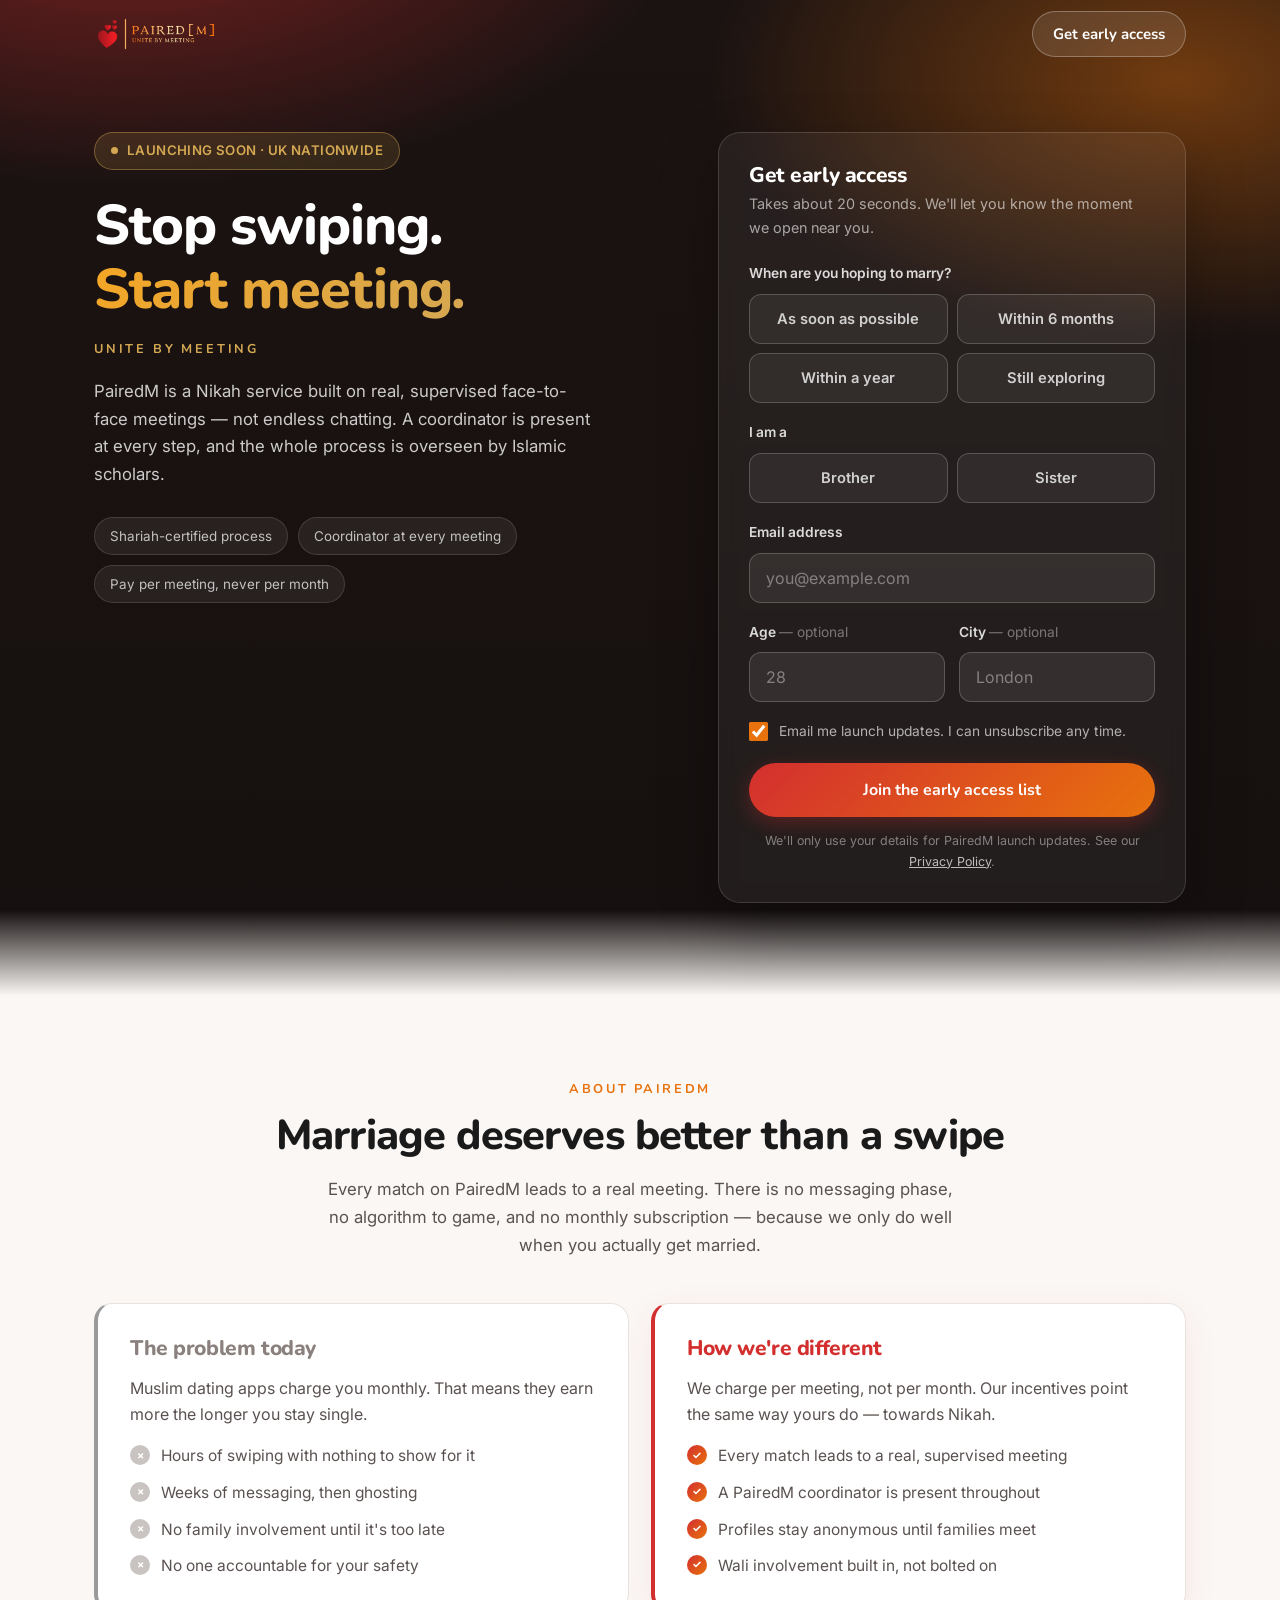
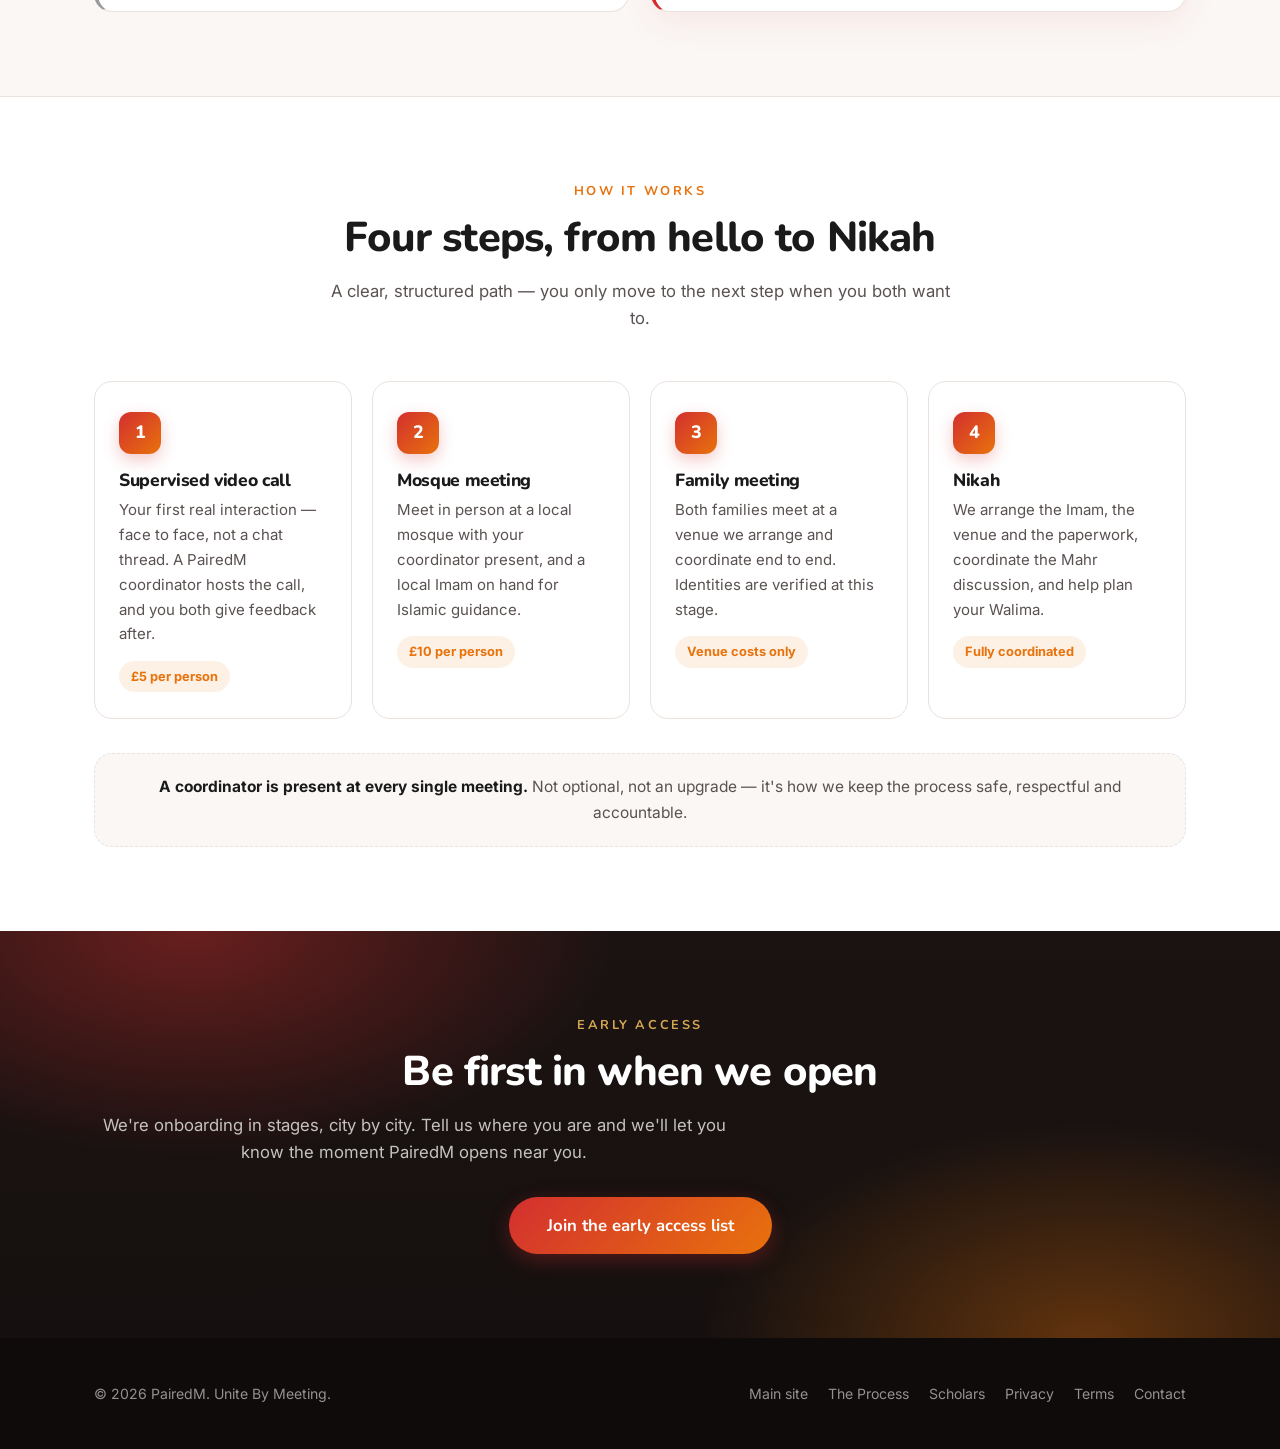
==== early-access/index.html @ 0a257c1c "Add early access page at /early-access with Supabase waitlist A short pre-launch page for social med" ====
<!DOCTYPE html>
<html lang="en">
<head>
  <meta charset="UTF-8">
  <meta name="viewport" content="width=device-width, initial-scale=1.0">
  <title>PairedM — Early Access | Unite By Meeting</title>
  <meta name="description" content="The UK Islamic matrimony service built on real, supervised face-to-face meetings — not endless swiping. Join the early access list before we launch.">
  <link rel="canonical" href="https://pairedm.co.uk/early-access/">
  <meta name="robots" content="index, follow">

  <meta property="og:type" content="website">
  <meta property="og:site_name" content="PairedM">
  <meta property="og:title" content="PairedM — Unite By Meeting">
  <meta property="og:description" content="Stop swiping. Start meeting. A coordinator-led, Shariah-certified path to Nikah. Join the early access list.">
  <meta property="og:url" content="https://pairedm.co.uk/early-access/">
  <meta property="og:image" content="https://pairedm.co.uk/images/banner-soulmate.jpg">
  <meta name="twitter:card" content="summary_large_image">
  <meta name="twitter:title" content="PairedM — Unite By Meeting">
  <meta name="twitter:description" content="Stop swiping. Start meeting. Join the early access list.">
  <meta name="twitter:image" content="https://pairedm.co.uk/images/banner-soulmate.jpg">

  <link rel="icon" href="/images/logo.png" type="image/png">
  <link rel="apple-touch-icon" href="/images/logo.png">
  <link rel="preconnect" href="https://fonts.googleapis.com">
  <link rel="preconnect" href="https://fonts.gstatic.com" crossorigin>
  <link href="https://fonts.googleapis.com/css2?family=Inter:wght@400;500;600;700&family=Nunito:wght@600;700;800&display=swap" rel="stylesheet">

  <style>
    :root{
      --red:#D32F2F; --red-dark:#B71C1C; --orange:#E8720C; --orange-light:#F5A623;
      --gold:#D4A853;
      --bg:#FFFFFF; --card:#FAF7F5; --border:#EAE2DD;
      --text:#1A1A1A; --text-2:#5A5250; --text-3:#8A807D;
      --grad:linear-gradient(135deg,#D32F2F,#E8720C);
      --max:1140px;
      --r-lg:18px; --r-full:9999px;
    }
    *,*::before,*::after{margin:0;padding:0;box-sizing:border-box}
    html{scroll-behavior:smooth;-webkit-text-size-adjust:100%}
    body{
      font-family:'Inter',system-ui,-apple-system,'Segoe UI',sans-serif;
      color:var(--text); background:var(--bg);
      line-height:1.65; -webkit-font-smoothing:antialiased;
    }
    h1,h2,h3{font-family:'Nunito',system-ui,sans-serif;line-height:1.15;letter-spacing:-.02em}
    img{max-width:100%;display:block}
    a{color:inherit}
    .wrap{max-width:var(--max);margin:0 auto;padding:0 24px}
    :focus-visible{outline:2px solid var(--gold);outline-offset:3px}

    /* ---------- Buttons ---------- */
    .btn{
      display:inline-flex;align-items:center;justify-content:center;gap:8px;
      font-family:'Nunito',sans-serif;font-weight:700;font-size:1rem;
      padding:14px 26px;border:0;border-radius:var(--r-full);cursor:pointer;
      text-decoration:none;white-space:nowrap;
      transition:transform .18s ease, box-shadow .18s ease, opacity .18s ease;
    }
    .btn-primary{background:var(--grad);color:#fff;box-shadow:0 6px 20px rgba(211,47,47,.32)}
    .btn-primary:hover{transform:translateY(-2px);box-shadow:0 10px 28px rgba(211,47,47,.4)}
    .btn-primary:disabled{opacity:.6;cursor:not-allowed;transform:none}
    .btn-ghost{background:rgba(255,255,255,.1);color:#fff;border:1px solid rgba(255,255,255,.28);padding:10px 20px;font-size:.94rem}
    .btn-ghost:hover{background:rgba(255,255,255,.18)}

    /* ---------- Header ---------- */
    header{
      position:fixed;top:0;left:0;right:0;z-index:50;
      background:transparent;border-bottom:1px solid transparent;
      transition:background .25s ease, border-color .25s ease;
    }
    header.scrolled{
      background:rgba(21,16,15,.86);backdrop-filter:blur(14px);
      border-bottom-color:rgba(255,255,255,.1);
    }
    .nav{display:flex;align-items:center;justify-content:space-between;height:68px}
    .brand{display:flex;align-items:center;text-decoration:none}
    .brand img{height:38px;width:auto}

    /* ---------- Hero ---------- */
    .hero{
      position:relative;overflow:hidden;
      background:
        radial-gradient(900px 460px at 10% -10%, rgba(211,47,47,.5), transparent 62%),
        radial-gradient(780px 440px at 92% 8%, rgba(232,114,12,.42), transparent 60%),
        linear-gradient(180deg,#1B1312 0%, #15100F 100%);
      color:#fff;padding:132px 0 92px;
    }
    .hero::after{
      content:"";position:absolute;inset:auto 0 -1px 0;height:86px;
      background:linear-gradient(180deg,rgba(250,247,245,0),var(--card));
    }
    .hero .wrap{position:relative;z-index:2}
    .hero-grid{display:grid;grid-template-columns:1fr 468px;gap:56px;align-items:start}

    .badge{
      display:inline-flex;align-items:center;gap:9px;
      background:rgba(212,168,83,.14);border:1px solid rgba(212,168,83,.42);
      color:var(--gold);border-radius:var(--r-full);
      padding:7px 16px;font-size:.83rem;font-weight:600;letter-spacing:.03em;text-transform:uppercase;
    }
    .dot{width:7px;height:7px;border-radius:50%;background:var(--gold);animation:pulse 2s ease-in-out infinite}
    @keyframes pulse{0%,100%{opacity:1;transform:scale(1)}50%{opacity:.45;transform:scale(.82)}}

    .hero h1{font-size:clamp(2.3rem,4.6vw,3.5rem);font-weight:800;margin:24px 0 0;text-wrap:balance}
    .hero h1 em{font-style:normal;background:linear-gradient(135deg,#F5A623,#D4A853);-webkit-background-clip:text;background-clip:text;color:transparent}
    .tagline{
      font-family:'Nunito',sans-serif;font-weight:700;color:var(--gold);
      letter-spacing:.22em;text-transform:uppercase;font-size:.8rem;margin-top:16px;
    }
    .lede{max-width:30em;margin-top:18px;font-size:1.05rem;color:rgba(255,255,255,.78)}
    .trust{display:flex;flex-wrap:wrap;gap:10px;margin-top:28px}
    .trust span{
      font-size:.84rem;color:rgba(255,255,255,.72);
      background:rgba(255,255,255,.07);border:1px solid rgba(255,255,255,.13);
      padding:7px 15px;border-radius:var(--r-full);
    }
    .counter{margin-top:18px;font-size:.9rem;color:var(--gold);font-weight:600;display:none}

    /* ---------- Signup card ---------- */
    .card{
      background:rgba(255,255,255,.055);border:1px solid rgba(255,255,255,.14);
      border-radius:22px;padding:30px;backdrop-filter:blur(8px);
      box-shadow:0 24px 60px rgba(0,0,0,.28);
    }
    .card-head{margin-bottom:22px}
    .card-head h2{font-size:1.32rem;font-weight:800}
    .card-head p{font-size:.9rem;color:rgba(255,255,255,.6);margin-top:5px}

    .field{margin-bottom:18px}
    /* .row labels sit a level deeper, so they need naming here too. */
    .field > label,.row label,.legend{
      display:block;font-size:.86rem;font-weight:600;
      color:rgba(255,255,255,.84);margin-bottom:9px;
    }
    .opt{color:rgba(255,255,255,.4);font-weight:400}
    fieldset{border:0}
    .field input[type=email],.field input[type=text],.field input[type=number]{
      width:100%;padding:14px 16px;border-radius:12px;
      border:1px solid rgba(255,255,255,.2);background:rgba(255,255,255,.08);
      color:#fff;font-family:inherit;font-size:1rem;
    }
    .field input::placeholder{color:rgba(255,255,255,.4)}
    .field input:focus{outline:none;border-color:var(--gold);background:rgba(255,255,255,.13)}
    /* Kill the number spinners — they make the age box look like a stepper. */
    input[type=number]{-moz-appearance:textfield}
    input[type=number]::-webkit-outer-spin-button,
    input[type=number]::-webkit-inner-spin-button{-webkit-appearance:none;margin:0}

    /* Tap-to-answer chips */
    .chips{position:relative;display:grid;grid-template-columns:1fr 1fr;gap:9px}
    .chips input{position:absolute;opacity:0;pointer-events:none}
    .chips label{
      display:block;text-align:center;padding:12px 10px;border-radius:12px;cursor:pointer;
      border:1px solid rgba(255,255,255,.2);background:rgba(255,255,255,.06);
      font-size:.92rem;font-weight:600;color:rgba(255,255,255,.78);
      transition:background .18s ease, border-color .18s ease, color .18s ease, box-shadow .18s ease;
    }
    .chips label:hover{background:rgba(255,255,255,.12)}
    .chips input:checked + label{
      background:var(--grad);border-color:transparent;color:#fff;
      box-shadow:0 6px 18px rgba(211,47,47,.3);
    }
    .chips input:focus-visible + label{outline:2px solid var(--gold);outline-offset:2px}

    .row{display:grid;grid-template-columns:1fr 1fr;gap:14px}
    .check{display:flex;gap:11px;align-items:flex-start;margin:4px 0 20px;cursor:pointer}
    .check input{width:19px;height:19px;margin-top:2px;accent-color:var(--orange);flex-shrink:0}
    .check span{font-size:.86rem;color:rgba(255,255,255,.66)}
    .card .btn-primary{width:100%;padding:16px}
    .small{font-size:.78rem;color:rgba(255,255,255,.44);margin-top:14px;text-align:center}
    .small a{color:rgba(255,255,255,.7)}

    .msg{margin-top:14px;font-size:.9rem;font-weight:600;display:none;text-align:center}
    .msg.err{color:#FF9E9E;display:block}
    .msg.ok{color:#8BE9B0;display:block}

    .done{display:none;text-align:center;padding:22px 0}
    .done .mark{
      width:62px;height:62px;border-radius:50%;background:var(--grad);color:#fff;
      display:grid;place-items:center;font-size:1.7rem;margin:0 auto 18px;
      box-shadow:0 10px 30px rgba(211,47,47,.36);
    }
    .done h3{font-family:'Nunito',sans-serif;font-size:1.5rem;font-weight:800;margin-bottom:10px}
    .done p{color:rgba(255,255,255,.72);font-size:.96rem}

    /* ---------- Sections ---------- */
    section{padding:84px 0}
    .eyebrow{
      font-family:'Nunito',sans-serif;font-weight:700;font-size:.8rem;
      letter-spacing:.2em;text-transform:uppercase;color:var(--orange);
    }
    .h2{font-size:clamp(1.85rem,4.4vw,2.6rem);font-weight:800;margin:12px 0 16px;text-wrap:balance}
    .sub{color:var(--text-2);max-width:640px;font-size:1.05rem}
    .center{text-align:center}
    .center .sub{margin-left:auto;margin-right:auto}

    .about{background:var(--card);border-bottom:1px solid var(--border)}
    .split{display:grid;grid-template-columns:1fr 1fr;gap:22px;margin-top:44px}
    .panel{background:var(--bg);border:1px solid var(--border);border-radius:var(--r-lg);padding:32px}
    .panel.problem{border-left:4px solid #9A9A9A}
    .panel.answer{border-left:4px solid var(--red);box-shadow:0 10px 34px rgba(211,47,47,.08)}
    .panel h3{font-size:1.32rem;font-weight:800;margin-bottom:14px}
    .panel.problem h3{color:var(--text-3)}
    .panel.answer h3{color:var(--red)}
    .panel p{color:var(--text-2);font-size:1rem}
    .panel ul{list-style:none;margin-top:16px;display:grid;gap:11px}
    .panel li{display:flex;gap:11px;align-items:flex-start;font-size:.97rem;color:var(--text-2)}
    .tick{flex:0 0 20px;height:20px;margin-top:2px;border-radius:50%;background:var(--grad);color:#fff;
      display:grid;place-items:center;font-size:.68rem;font-weight:700}
    .tick.muted{background:#C9C4C1}

    .steps{display:grid;grid-template-columns:repeat(4,1fr);gap:20px;margin-top:48px}
    .step{
      background:var(--bg);border:1px solid var(--border);border-radius:var(--r-lg);padding:30px 24px 26px;
      transition:transform .2s ease, box-shadow .2s ease, border-color .2s ease;
    }
    .step:hover{transform:translateY(-4px);box-shadow:0 14px 34px rgba(0,0,0,.09);border-color:rgba(211,47,47,.3)}
    .step-n{
      width:42px;height:42px;border-radius:12px;background:var(--grad);color:#fff;
      display:grid;place-items:center;font-family:'Nunito',sans-serif;font-weight:800;font-size:1.12rem;
      margin-bottom:16px;box-shadow:0 6px 16px rgba(211,47,47,.26);
    }
    .step h3{font-size:1.1rem;font-weight:800;margin-bottom:8px}
    .step p{font-size:.94rem;color:var(--text-2)}
    .step .price{
      display:inline-block;margin-top:14px;font-size:.8rem;font-weight:700;
      color:var(--orange);background:rgba(232,114,12,.1);padding:5px 12px;border-radius:var(--r-full);
    }
    .note{
      margin-top:34px;text-align:center;font-size:.97rem;color:var(--text-2);
      background:var(--card);border:1px dashed var(--border);border-radius:var(--r-lg);padding:20px 24px;
    }
    .note strong{color:var(--text)}

    /* ---------- Closing CTA ---------- */
    .closing{
      background:
        radial-gradient(700px 380px at 15% 0%, rgba(211,47,47,.42), transparent 60%),
        radial-gradient(640px 360px at 85% 100%, rgba(232,114,12,.36), transparent 60%),
        linear-gradient(180deg,#1B1312,#15100F);
      color:#fff;text-align:center;
    }
    .closing .sub{color:rgba(255,255,255,.74)}
    .closing .eyebrow{color:var(--gold)}
    .closing .btn{margin-top:30px;padding:17px 38px;font-size:1.05rem}

    footer{background:#0F0B0A;color:rgba(255,255,255,.55);padding:44px 0;font-size:.88rem}
    .foot{display:flex;flex-wrap:wrap;gap:16px;align-items:center;justify-content:space-between}
    .foot nav{display:flex;flex-wrap:wrap;gap:20px}
    .foot a{text-decoration:none;transition:color .18s ease}
    .foot a:hover{color:var(--gold)}

    .fade{opacity:0;transform:translateY(22px);transition:opacity .6s ease,transform .6s ease}
    .fade.in{opacity:1;transform:none}
    @media (prefers-reduced-motion:reduce){
      .fade{opacity:1;transform:none;transition:none}
      .dot{animation:none}
      html{scroll-behavior:auto}
    }

    /* ---------- Responsive ---------- */
    @media (max-width:1020px){
      .hero-grid{grid-template-columns:1fr;gap:40px;max-width:560px;margin:0 auto}
      .steps{grid-template-columns:repeat(2,1fr)}
    }
    @media (max-width:680px){
      section{padding:62px 0}
      .hero{padding:104px 0 74px}
      .split{grid-template-columns:1fr}
      .steps{grid-template-columns:1fr}
      .card{padding:24px 20px}
      .nav .btn-ghost{display:none}
      .foot{flex-direction:column;text-align:center}
    }
    @media (max-width:380px){
      .chips{grid-template-columns:1fr}
    }
  </style>
</head>
<body>

<header>
  <div class="wrap nav">
    <a class="brand" href="/">
      <img src="/images/logo.png" alt="PairedM — Unite By Meeting">
    </a>
    <a class="btn btn-ghost" href="#signup">Get early access</a>
  </div>
</header>

<!-- ============ HERO + SIGN-UP ============ -->
<section class="hero" id="top">
  <div class="wrap">
    <div class="hero-grid">

      <div class="hero-copy">
        <span class="badge"><i class="dot"></i> Launching soon &middot; UK nationwide</span>

        <h1>Stop swiping.<br><em>Start meeting.</em></h1>
        <p class="tagline">Unite By Meeting</p>

        <p class="lede">
          PairedM is a Nikah service built on real, supervised face-to-face meetings —
          not endless chatting. A coordinator is present at every step, and the whole
          process is overseen by Islamic scholars.
        </p>

        <div class="trust">
          <span>Shariah-certified process</span>
          <span>Coordinator at every meeting</span>
          <span>Pay per meeting, never per month</span>
        </div>

        <p class="counter" id="counter"></p>
      </div>

      <div class="card" id="signup">
        <form id="signupForm" novalidate>
          <div class="card-head">
            <h2>Get early access</h2>
            <p>Takes about 20 seconds. We'll let you know the moment we open near you.</p>
          </div>

          <!-- Deliberately first: it's a one-tap answer, so nobody has to start
               by typing, and it tells us who's actually ready to marry. -->
          <fieldset class="field">
            <legend class="legend">When are you hoping to marry?</legend>
            <div class="chips">
              <input type="radio" id="t-asap" name="timeline" value="asap">
              <label for="t-asap">As soon as possible</label>
              <input type="radio" id="t-6" name="timeline" value="6_months">
              <label for="t-6">Within 6 months</label>
              <input type="radio" id="t-12" name="timeline" value="12_months">
              <label for="t-12">Within a year</label>
              <input type="radio" id="t-exp" name="timeline" value="exploring">
              <label for="t-exp">Still exploring</label>
            </div>
          </fieldset>

          <fieldset class="field">
            <legend class="legend">I am a</legend>
            <div class="chips">
              <input type="radio" id="g-m" name="gender" value="male">
              <label for="g-m">Brother</label>
              <input type="radio" id="g-f" name="gender" value="female">
              <label for="g-f">Sister</label>
            </div>
          </fieldset>

          <div class="field">
            <label for="f-email">Email address</label>
            <input type="email" id="f-email" name="email" placeholder="you@example.com" autocomplete="email" required>
          </div>

          <div class="field">
            <div class="row">
              <div>
                <label for="f-age">Age <span class="opt">— optional</span></label>
                <input type="number" id="f-age" name="age" placeholder="28" min="18" max="99" inputmode="numeric">
              </div>
              <div>
                <label for="f-city">City <span class="opt">— optional</span></label>
                <input type="text" id="f-city" name="city" placeholder="London" autocomplete="address-level2" maxlength="80">
              </div>
            </div>
          </div>

          <label class="check">
            <input type="checkbox" name="wants_updates" checked>
            <span>Email me launch updates. I can unsubscribe any time.</span>
          </label>

          <button type="submit" class="btn btn-primary">Join the early access list</button>
          <p class="msg" data-msg></p>
        </form>

        <div class="done" data-done>
          <div class="mark">&#10003;</div>
          <h3>You're on the list</h3>
          <p>Jazak Allah khair. We'll email you as soon as PairedM opens — and you'll be in the first group we onboard.</p>
        </div>

        <p class="small">
          We'll only use your details for PairedM launch updates.
          See our <a href="/privacy.html">Privacy Policy</a>.
        </p>
      </div>

    </div>
  </div>
</section>

<!-- ============ ABOUT ============ -->
<section class="about" id="about">
  <div class="wrap">
    <div class="center">
      <p class="eyebrow">About PairedM</p>
      <h2 class="h2">Marriage deserves better than a swipe</h2>
      <p class="sub">
        Every match on PairedM leads to a real meeting. There is no messaging phase,
        no algorithm to game, and no monthly subscription — because we only do well
        when you actually get married.
      </p>
    </div>

    <div class="split">
      <div class="panel problem fade">
        <h3>The problem today</h3>
        <p>Muslim dating apps charge you monthly. That means they earn more the longer you stay single.</p>
        <ul>
          <li><span class="tick muted">&times;</span> Hours of swiping with nothing to show for it</li>
          <li><span class="tick muted">&times;</span> Weeks of messaging, then ghosting</li>
          <li><span class="tick muted">&times;</span> No family involvement until it's too late</li>
          <li><span class="tick muted">&times;</span> No one accountable for your safety</li>
        </ul>
      </div>

      <div class="panel answer fade">
        <h3>How we're different</h3>
        <p>We charge per meeting, not per month. Our incentives point the same way yours do — towards Nikah.</p>
        <ul>
          <li><span class="tick">&#10003;</span> Every match leads to a real, supervised meeting</li>
          <li><span class="tick">&#10003;</span> A PairedM coordinator is present throughout</li>
          <li><span class="tick">&#10003;</span> Profiles stay anonymous until families meet</li>
          <li><span class="tick">&#10003;</span> Wali involvement built in, not bolted on</li>
        </ul>
      </div>
    </div>
  </div>
</section>

<!-- ============ HOW IT WORKS ============ -->
<section id="how-it-works">
  <div class="wrap">
    <div class="center">
      <p class="eyebrow">How it works</p>
      <h2 class="h2">Four steps, from hello to Nikah</h2>
      <p class="sub">A clear, structured path — you only move to the next step when you both want to.</p>
    </div>

    <div class="steps">
      <div class="step fade">
        <div class="step-n">1</div>
        <h3>Supervised video call</h3>
        <p>Your first real interaction — face to face, not a chat thread. A PairedM coordinator hosts the call, and you both give feedback after.</p>
        <span class="price">&pound;5 per person</span>
      </div>
      <div class="step fade">
        <div class="step-n">2</div>
        <h3>Mosque meeting</h3>
        <p>Meet in person at a local mosque with your coordinator present, and a local Imam on hand for Islamic guidance.</p>
        <span class="price">&pound;10 per person</span>
      </div>
      <div class="step fade">
        <div class="step-n">3</div>
        <h3>Family meeting</h3>
        <p>Both families meet at a venue we arrange and coordinate end to end. Identities are verified at this stage.</p>
        <span class="price">Venue costs only</span>
      </div>
      <div class="step fade">
        <div class="step-n">4</div>
        <h3>Nikah</h3>
        <p>We arrange the Imam, the venue and the paperwork, coordinate the Mahr discussion, and help plan your Walima.</p>
        <span class="price">Fully coordinated</span>
      </div>
    </div>

    <p class="note fade">
      <strong>A coordinator is present at every single meeting.</strong>
      Not optional, not an upgrade — it's how we keep the process safe, respectful and accountable.
    </p>
  </div>
</section>

<!-- ============ CLOSING CTA ============ -->
<section class="closing" id="join">
  <div class="wrap">
    <p class="eyebrow">Early access</p>
    <h2 class="h2">Be first in when we open</h2>
    <p class="sub">
      We're onboarding in stages, city by city. Tell us where you are and we'll
      let you know the moment PairedM opens near you.
    </p>
    <button type="button" class="btn btn-primary" id="jumpToForm">Join the early access list</button>
  </div>
</section>

<footer>
  <div class="wrap foot">
    <p>&copy; <span id="yr">2026</span> PairedM. Unite By Meeting.</p>
    <nav>
      <a href="/">Main site</a>
      <a href="/the-process.html">The Process</a>
      <a href="/scholars.html">Scholars</a>
      <a href="/privacy.html">Privacy</a>
      <a href="/terms.html">Terms</a>
      <a href="/contact.html">Contact</a>
    </nav>
  </div>
</footer>

<script>
(function () {
  'use strict';

  var SUPABASE_URL = 'https://marjtiotfdvlbnnuvfjg.supabase.co';
  var SUPABASE_ANON_KEY = 'eyJhbGciOiJIUzI1NiIsInR5cCI6IkpXVCJ9.eyJpc3MiOiJzdXBhYmFzZSIsInJlZiI6Im1hcmp0aW90ZmR2bGJubnV2ZmpnIiwicm9sZSI6ImFub24iLCJpYXQiOjE3NzAwODUwNzUsImV4cCI6MjA4NTY2MTA3NX0.sI3sSUgL7tDrarz7iIBtFyc-zQs8VZUvIIFJ0rmpCII';

  // Only show the signup counter once it's a number worth showing.
  var COUNTER_MIN = 25;

  document.getElementById('yr').textContent = new Date().getFullYear();

  var hdr = document.querySelector('header');
  var onScroll = function () { hdr.classList.toggle('scrolled', window.scrollY > 40); };
  window.addEventListener('scroll', onScroll, { passive: true });
  onScroll();

  function rpc(fn, body) {
    return fetch(SUPABASE_URL + '/rest/v1/rpc/' + fn, {
      method: 'POST',
      headers: {
        'Content-Type': 'application/json',
        'apikey': SUPABASE_ANON_KEY,
        'Authorization': 'Bearer ' + SUPABASE_ANON_KEY
      },
      body: JSON.stringify(body || {})
    }).then(function (r) {
      if (!r.ok) throw new Error('HTTP ' + r.status);
      return r.json();
    });
  }

  // Social traffic arrives tagged (?utm_source=instagram) — keep it on the row.
  function source() {
    var utm = new URLSearchParams(location.search).get('utm_source');
    return (utm || 'early-access').slice(0, 40);
  }

  var form = document.getElementById('signupForm');
  var card = document.getElementById('signup');
  var msg  = form.querySelector('[data-msg]');
  var btn  = form.querySelector('button[type=submit]');
  var btnLabel = btn.textContent;

  function say(text, kind) {
    msg.className = kind ? 'msg ' + kind : 'msg';
    msg.textContent = text || '';
  }

  // Returns an error string, or null when the form is good to send.
  function validate(data) {
    if (!data.get('timeline')) return 'Let us know when you’re hoping to marry.';
    if (!data.get('gender'))   return 'Please choose brother or sister.';

    var email = (data.get('email') || '').toString().trim();
    if (!/^[^@\s]+@[^@\s]+\.[^@\s]+$/.test(email)) return 'Please enter a valid email address.';

    var age = (data.get('age') || '').toString().trim();
    if (age !== '' && !(Number(age) >= 18 && Number(age) <= 99)) {
      return 'Please enter an age between 18 and 99.';
    }
    return null;
  }

  // Send focus to whatever still needs answering, so the error isn't a dead end.
  function focusFirstGap(data) {
    var target = !data.get('timeline') ? document.getElementById('t-asap')
               : !data.get('gender')   ? document.getElementById('g-m')
               : form.querySelector('input[name=email]');
    if (target) target.focus();
  }

  form.addEventListener('submit', function (e) {
    e.preventDefault();
    say('');

    var data = new FormData(form);
    var problem = validate(data);
    if (problem) { say(problem, 'err'); focusFirstGap(data); return; }

    var age = (data.get('age') || '').toString().trim();

    btn.disabled = true;
    btn.textContent = 'Joining…';

    rpc('early_access_signup', {
      p_email: (data.get('email') || '').toString().trim(),
      p_gender: data.get('gender'),
      p_city: (data.get('city') || '').toString().trim() || null,
      p_wants_updates: data.get('wants_updates') === 'on',
      p_source: source(),
      p_timeline: data.get('timeline'),
      p_age: age === '' ? null : Number(age)
    }).then(function (res) {
      if (res && res.ok === false) throw new Error(res.error || 'FAILED');
      form.style.display = 'none';
      card.querySelector('[data-done]').style.display = 'block';
    }).catch(function () {
      say('Something went wrong. Please try again, or email info@pairedm.co.uk.', 'err');
    }).then(function () {
      btn.disabled = false;
      btn.textContent = btnLabel;
    });
  });

  // The closing CTA scrolls back to the one form rather than duplicating it.
  document.getElementById('jumpToForm').addEventListener('click', function () {
    card.scrollIntoView({ behavior: 'smooth', block: 'center' });
    var first = document.getElementById('t-asap');
    if (first && form.style.display !== 'none') setTimeout(function () { first.focus(); }, 450);
  });

  // Social proof — silently skipped if the count is low or the call fails.
  rpc('early_access_count').then(function (res) {
    var n = res && res.total;
    if (typeof n === 'number' && n >= COUNTER_MIN) {
      var el = document.getElementById('counter');
      el.textContent = n.toLocaleString() + ' people have already joined the list';
      el.style.display = 'block';
    }
  }).catch(function () {});

  var faders = document.querySelectorAll('.fade');
  if ('IntersectionObserver' in window) {
    var io = new IntersectionObserver(function (entries) {
      entries.forEach(function (entry) {
        if (entry.isIntersecting) { entry.target.classList.add('in'); io.unobserve(entry.target); }
      });
    }, { threshold: 0.12, rootMargin: '0px 0px -40px 0px' });
    Array.prototype.forEach.call(faders, function (el) { io.observe(el); });
  } else {
    Array.prototype.forEach.call(faders, function (el) { el.classList.add('in'); });
  }
})();
</script>

</body>
</html>
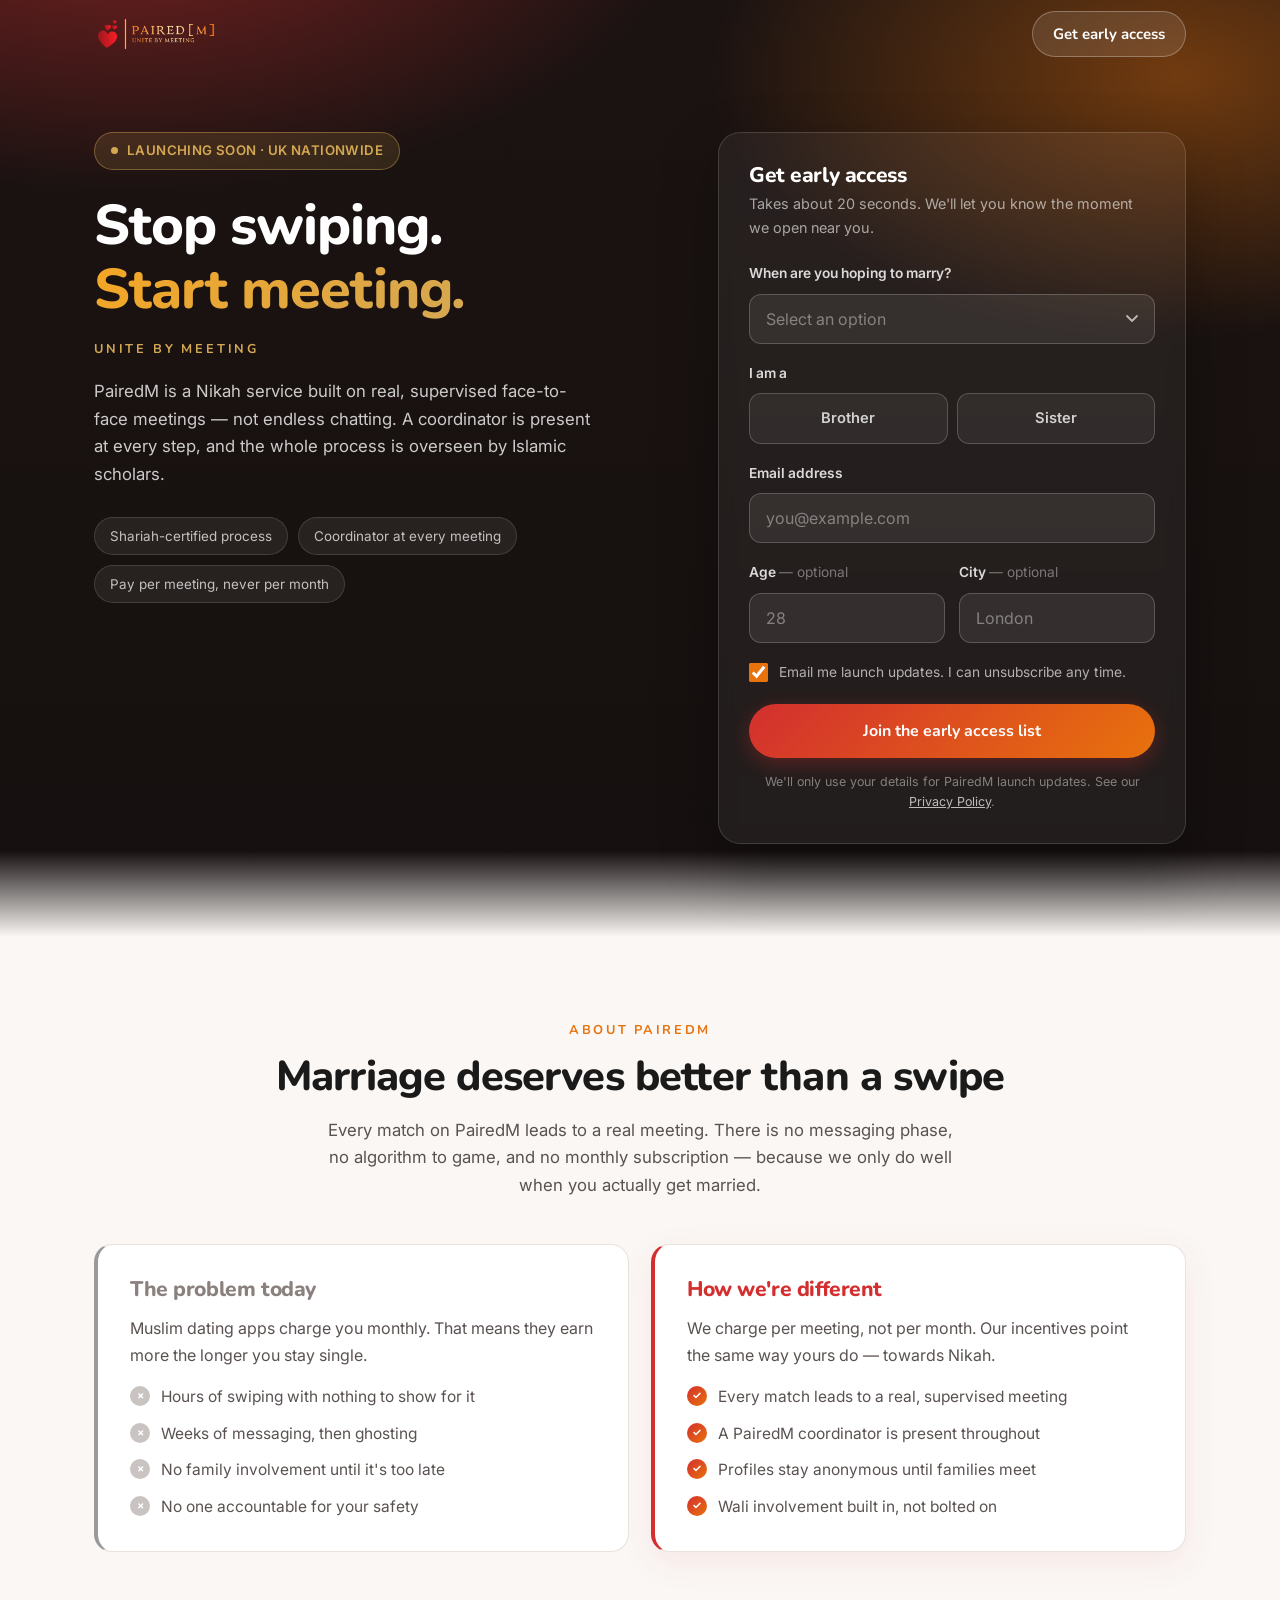
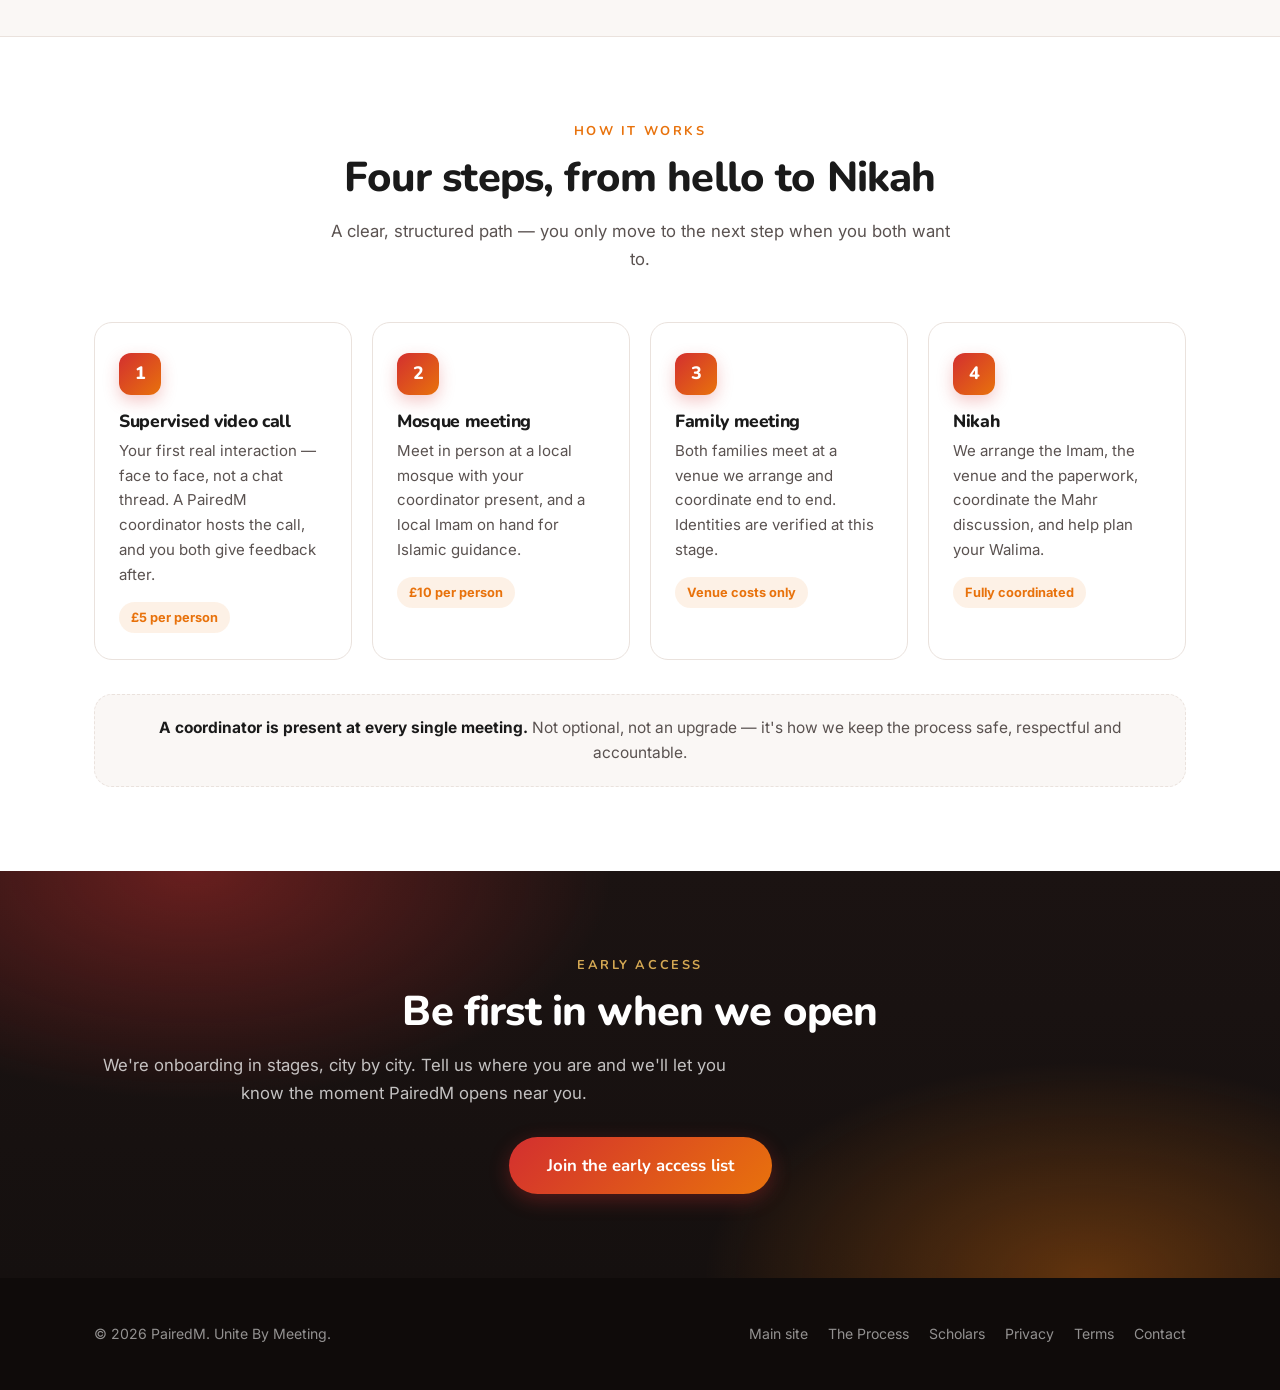
==== commit 84d04a95: "Make the marriage timeline a dropdown instead of chips Four radio chips took up a quarter of the for" ====
--- a/early-access/index.html
+++ b/early-access/index.html
@@ -145,6 +145,23 @@
     input[type=number]{-moz-appearance:textfield}
     input[type=number]::-webkit-outer-spin-button,
     input[type=number]::-webkit-inner-spin-button{-webkit-appearance:none;margin:0}
+
+    .field select{
+      width:100%;padding:14px 44px 14px 16px;border-radius:12px;
+      border:1px solid rgba(255,255,255,.2);
+      background-color:rgba(255,255,255,.08);
+      color:#fff;font-family:inherit;font-size:1rem;cursor:pointer;
+      -webkit-appearance:none;-moz-appearance:none;appearance:none;
+      background-image:url("data:image/svg+xml,%3Csvg xmlns='http://www.w3.org/2000/svg' viewBox='0 0 12 8'%3E%3Cpath d='M1 1l5 5 5-5' fill='none' stroke='%23ffffff' stroke-opacity='.65' stroke-width='1.8' stroke-linecap='round' stroke-linejoin='round'/%3E%3C/svg%3E");
+      background-repeat:no-repeat;background-position:right 16px center;background-size:12px 8px;
+    }
+    .field select:focus{outline:none;border-color:var(--gold);background-color:rgba(255,255,255,.13)}
+    /* Nothing chosen yet reads as a placeholder, matching the text inputs. */
+    .field select:invalid{color:rgba(255,255,255,.4)}
+    /* The dropdown list is drawn by the OS — give it its own readable colours
+       rather than letting options inherit the translucent dark background. */
+    .field select option{background:#241A18;color:#fff}
+    .field select option[value=""]{color:rgba(255,255,255,.5)}
 
     /* Tap-to-answer chips */
     .chips{position:relative;display:grid;grid-template-columns:1fr 1fr;gap:9px}
@@ -321,21 +338,18 @@
             <p>Takes about 20 seconds. We'll let you know the moment we open near you.</p>
           </div>
 
-          <!-- Deliberately first: it's a one-tap answer, so nobody has to start
-               by typing, and it tells us who's actually ready to marry. -->
-          <fieldset class="field">
-            <legend class="legend">When are you hoping to marry?</legend>
-            <div class="chips">
-              <input type="radio" id="t-asap" name="timeline" value="asap">
-              <label for="t-asap">As soon as possible</label>
-              <input type="radio" id="t-6" name="timeline" value="6_months">
-              <label for="t-6">Within 6 months</label>
-              <input type="radio" id="t-12" name="timeline" value="12_months">
-              <label for="t-12">Within a year</label>
-              <input type="radio" id="t-exp" name="timeline" value="exploring">
-              <label for="t-exp">Still exploring</label>
-            </div>
-          </fieldset>
+          <!-- Deliberately first: it's answered without typing, and it tells us
+               who's actually ready to marry. -->
+          <div class="field">
+            <label for="f-timeline">When are you hoping to marry?</label>
+            <select id="f-timeline" name="timeline" required>
+              <option value="" disabled selected>Select an option</option>
+              <option value="asap">As soon as possible</option>
+              <option value="6_months">Within 6 months</option>
+              <option value="12_months">Within a year</option>
+              <option value="exploring">Still exploring</option>
+            </select>
+          </div>
 
           <fieldset class="field">
             <legend class="legend">I am a</legend>
@@ -565,7 +579,7 @@
 
   // Send focus to whatever still needs answering, so the error isn't a dead end.
   function focusFirstGap(data) {
-    var target = !data.get('timeline') ? document.getElementById('t-asap')
+    var target = !data.get('timeline') ? document.getElementById('f-timeline')
                : !data.get('gender')   ? document.getElementById('g-m')
                : form.querySelector('input[name=email]');
     if (target) target.focus();
@@ -607,7 +621,7 @@
   // The closing CTA scrolls back to the one form rather than duplicating it.
   document.getElementById('jumpToForm').addEventListener('click', function () {
     card.scrollIntoView({ behavior: 'smooth', block: 'center' });
-    var first = document.getElementById('t-asap');
+    var first = document.getElementById('f-timeline');
     if (first && form.style.display !== 'none') setTimeout(function () { first.focus(); }, 450);
   });
 
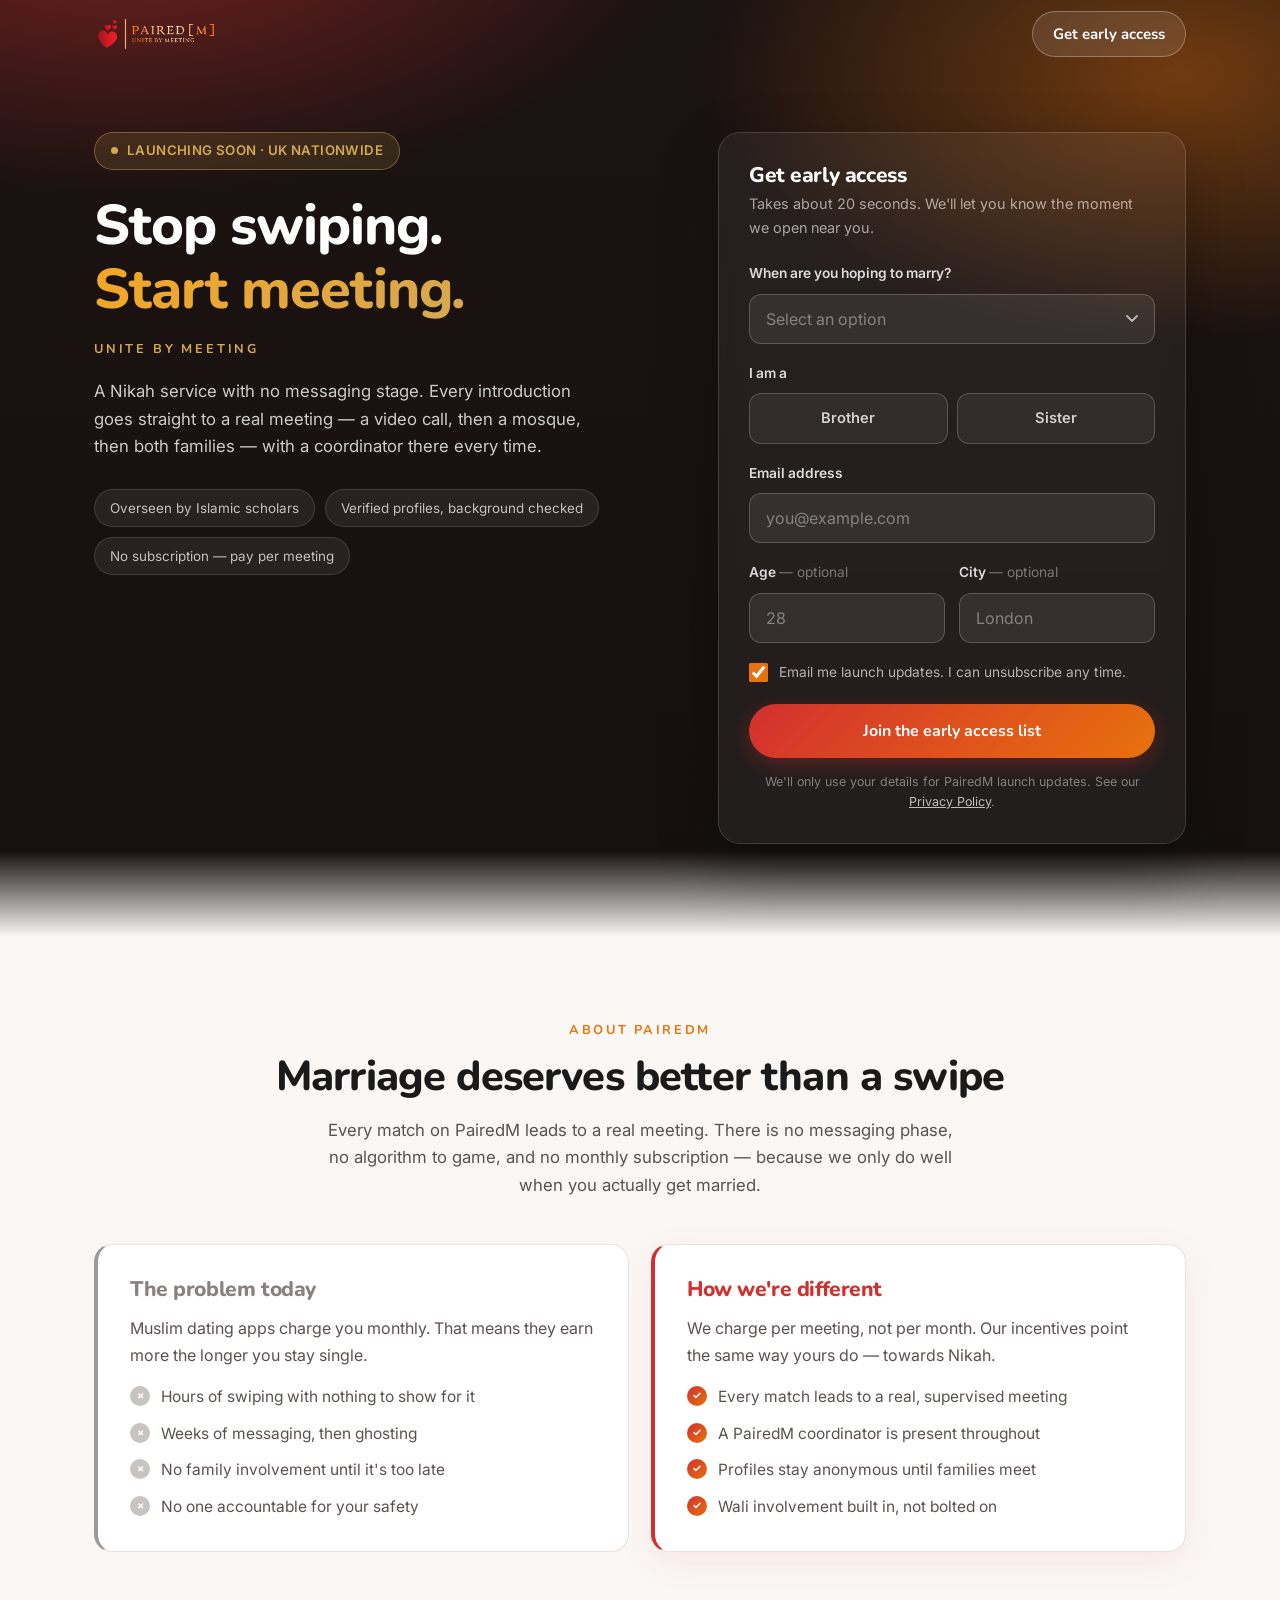
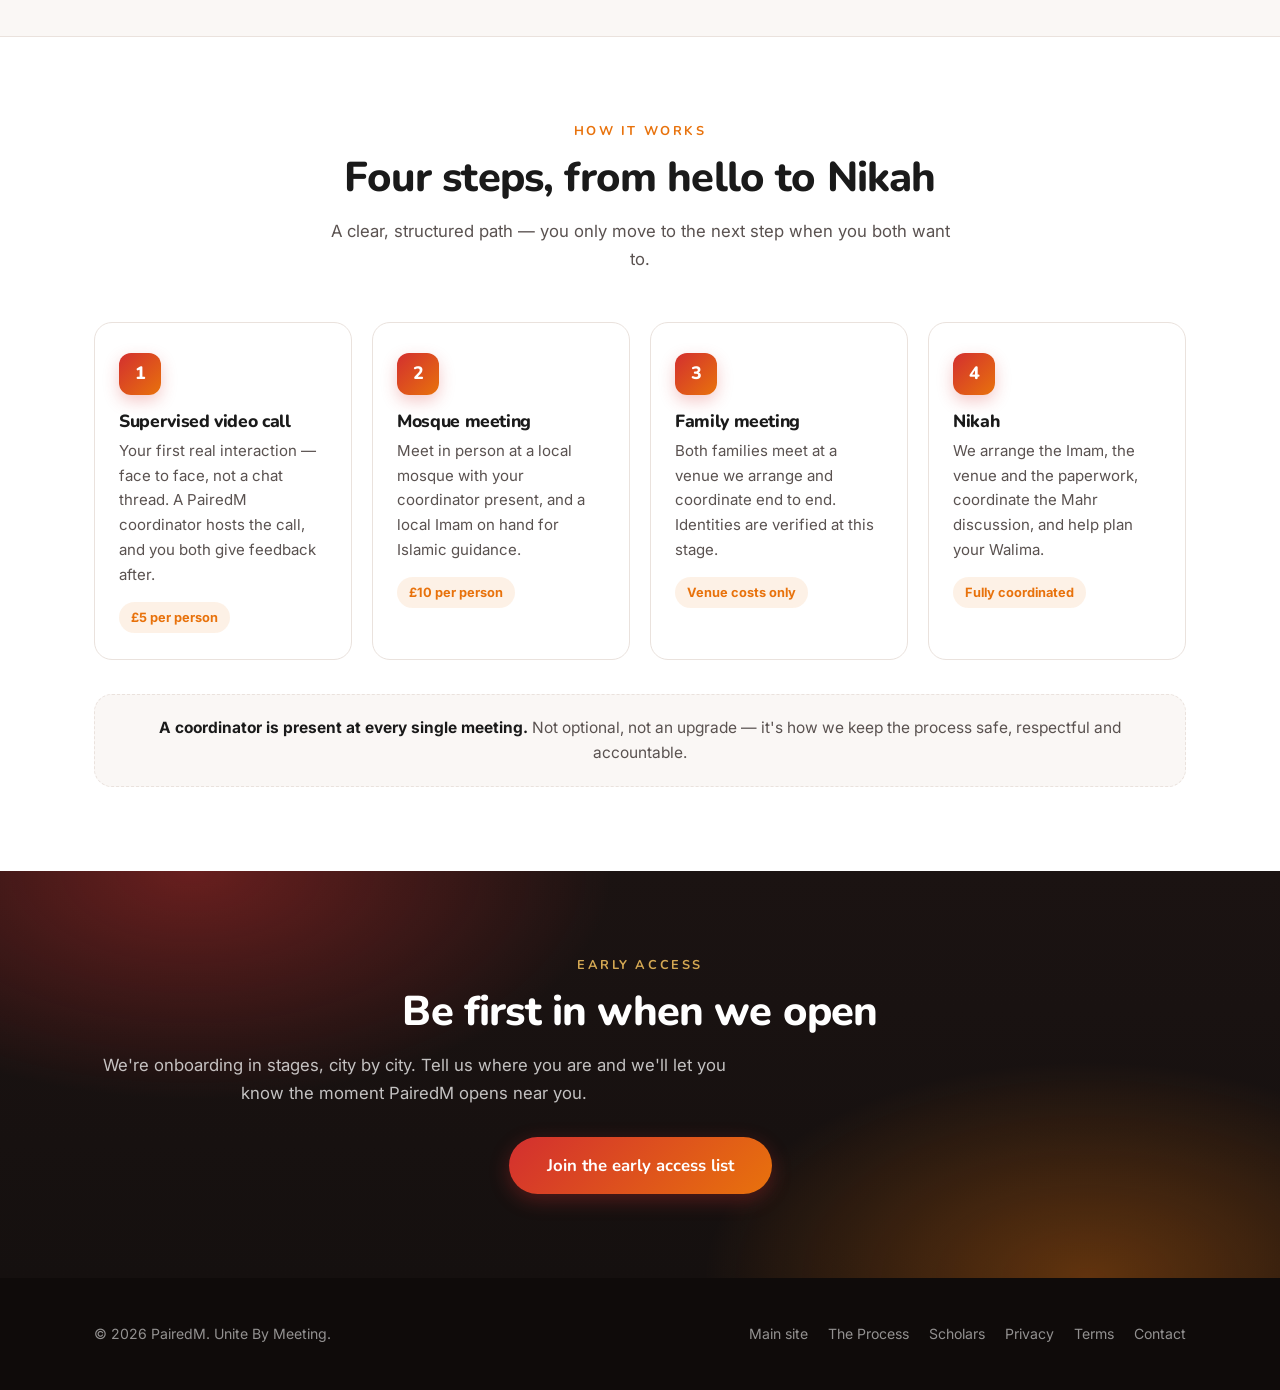
==== commit 6915dbf6: "Rewrite hero lede and trust pills The lede and the pills were both saying "coordinator" and "scholar" ====
--- a/early-access/index.html
+++ b/early-access/index.html
@@ -317,15 +317,17 @@
         <p class="tagline">Unite By Meeting</p>
 
         <p class="lede">
-          PairedM is a Nikah service built on real, supervised face-to-face meetings —
-          not endless chatting. A coordinator is present at every step, and the whole
-          process is overseen by Islamic scholars.
+          A Nikah service with no messaging stage. Every introduction goes straight
+          to a real meeting — a video call, then a mosque, then both families — with
+          a coordinator there every time.
         </p>
 
+        <!-- Deliberately three angles the lede doesn't already cover:
+             religious legitimacy, privacy, money. -->
         <div class="trust">
-          <span>Shariah-certified process</span>
-          <span>Coordinator at every meeting</span>
-          <span>Pay per meeting, never per month</span>
+          <span>Overseen by Islamic scholars</span>
+          <span>Verified profiles, background checked</span>
+          <span>No subscription — pay per meeting</span>
         </div>
 
         <p class="counter" id="counter"></p>
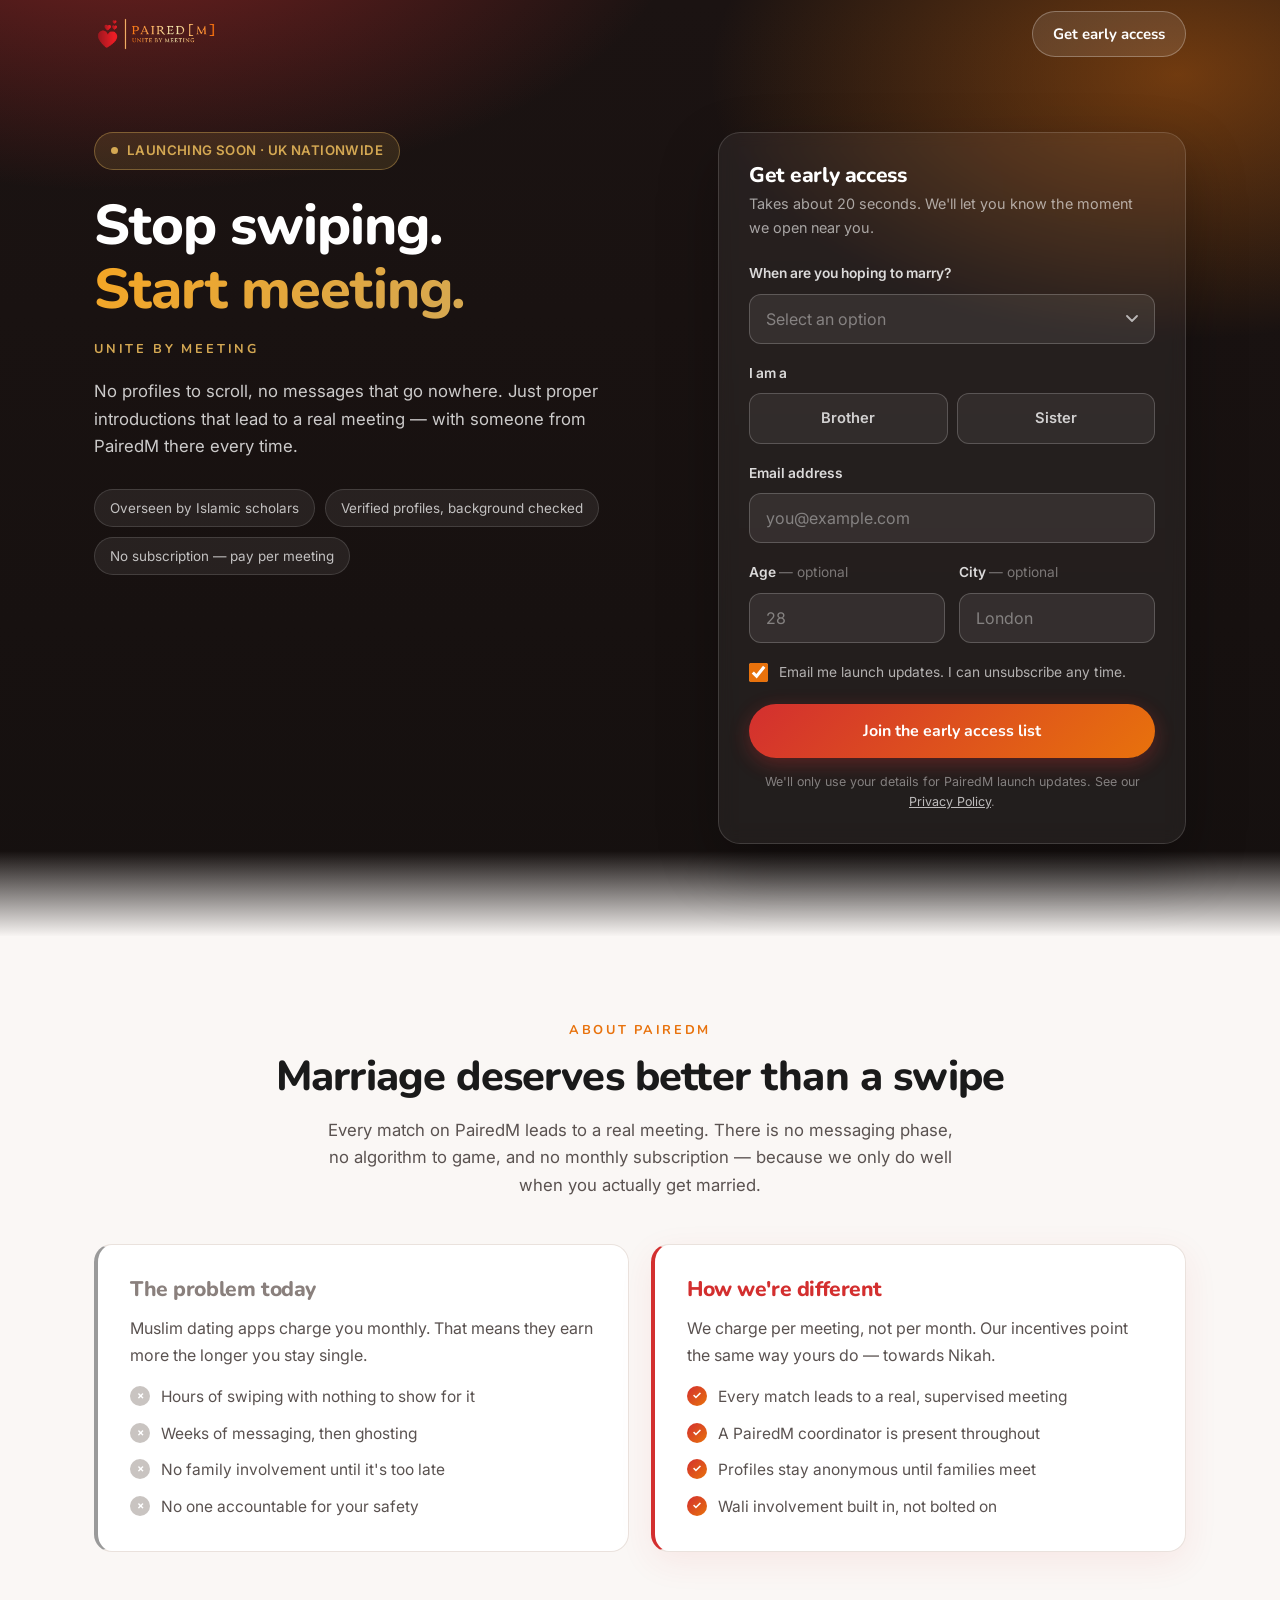
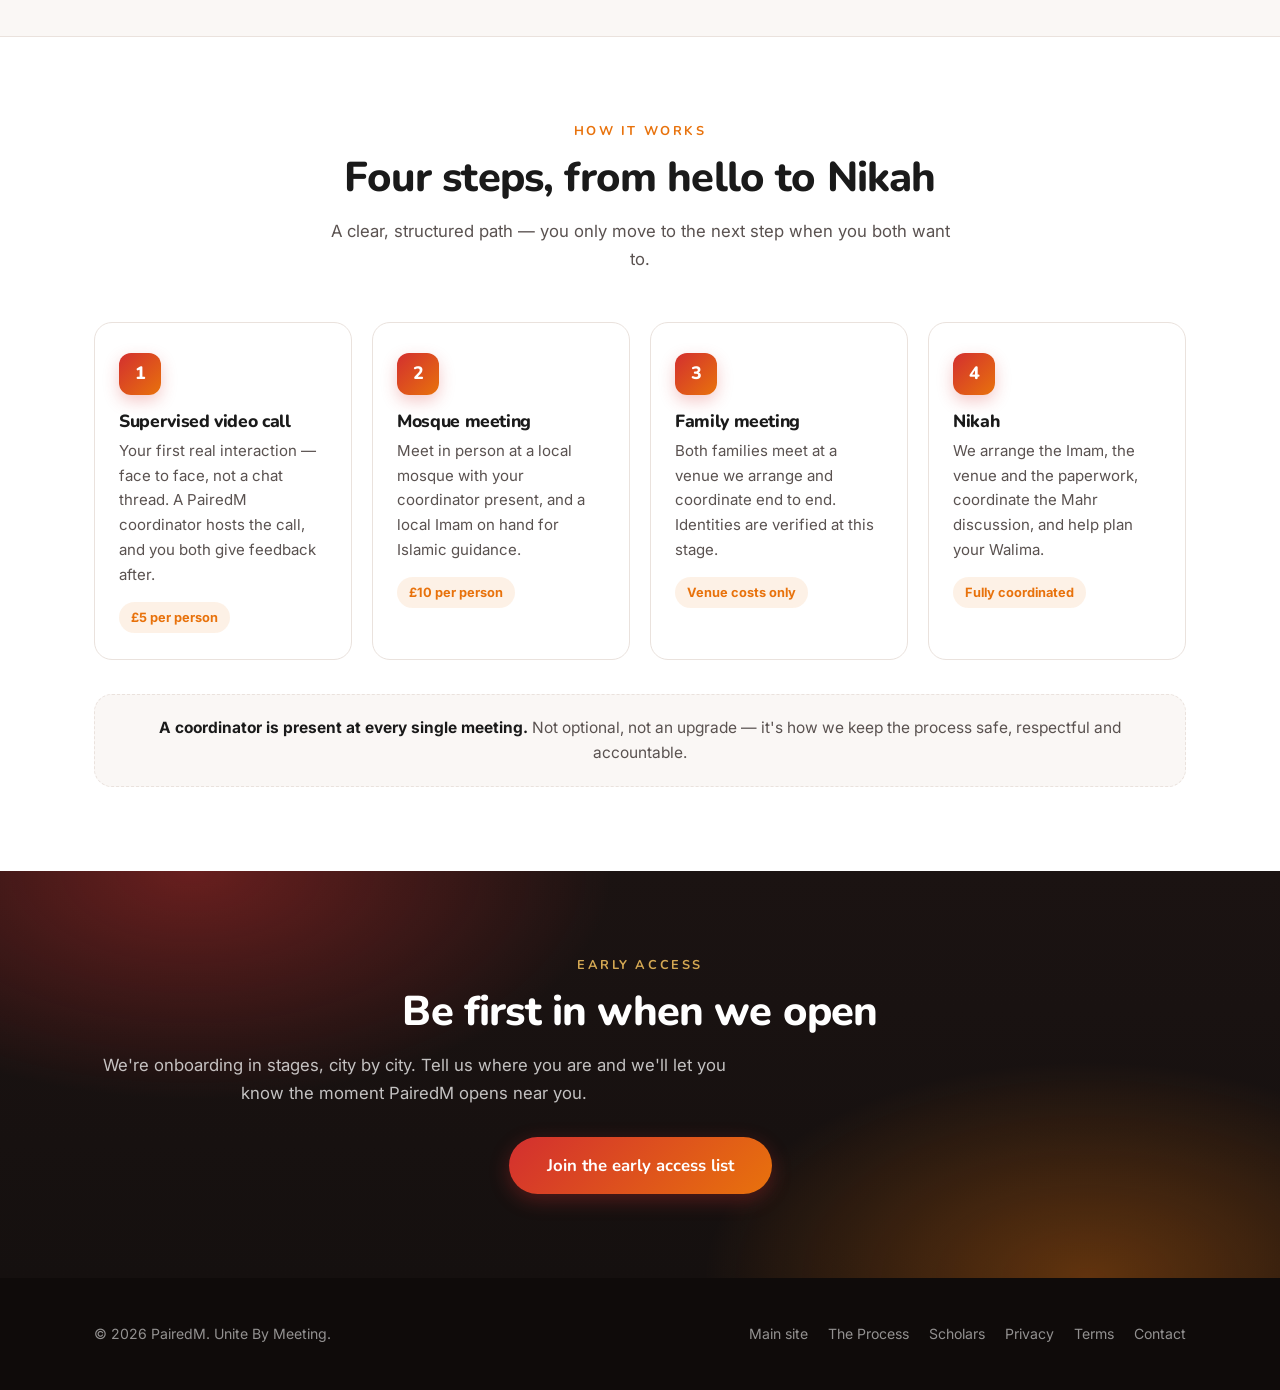
==== commit d6feb6b4: "Use the warmer hero lede Swaps the sequence-led wording for the reader-led one: leads with what you'" ====
--- a/early-access/index.html
+++ b/early-access/index.html
@@ -317,9 +317,8 @@
         <p class="tagline">Unite By Meeting</p>
 
         <p class="lede">
-          A Nikah service with no messaging stage. Every introduction goes straight
-          to a real meeting — a video call, then a mosque, then both families — with
-          a coordinator there every time.
+          No profiles to scroll, no messages that go nowhere. Just proper introductions
+          that lead to a real meeting — with someone from PairedM there every time.
         </p>
 
         <!-- Deliberately three angles the lede doesn't already cover:
